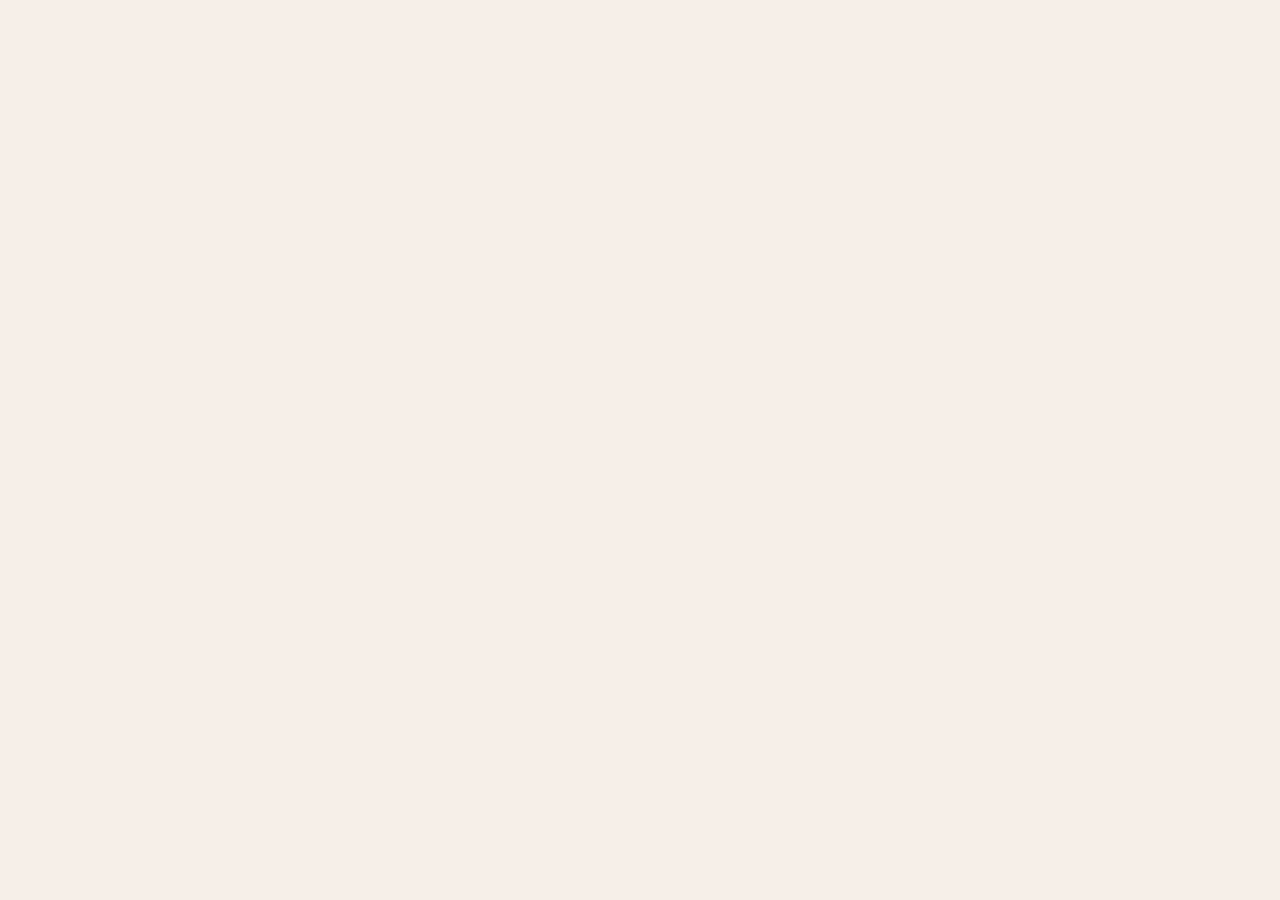
==== index.html @ c6fadb96 "Base du dépôt : routeur, tests sous Node, jetons de la DA, licences Modules repris de geo-train (dom" ====
<!doctype html>
<html lang="fr">
  <head>
    <meta charset="utf-8" />
    <meta
      name="viewport"
      content="width=device-width, initial-scale=1, interactive-widget=resizes-content"
    />
    <title>Le cou de grâce</title>
    <link rel="stylesheet" href="./styles/base.css" />
  </head>
  <body>
    <main id="app"></main>

    <script type="module" src="./src/main.js"></script>
  </body>
</html>
---- styles/base.css ----
:root {
  color-scheme: light dark;

  --nuit: light-dark(#f6efe8, #14090c);
  --velours: light-dark(#fffaf5, #22121a);
  --velours-enfonce: light-dark(#ece0d6, #0d0507);
  --filet: light-dark(#c9b3a8, #4a2a33);
  --encre: light-dark(#2a0f14, #f2e6dc);
  --encre-pale: light-dark(#6e4a4f, #b9a39a);
  --sang: light-dark(#9e1622, #e0525c);
  --sang-ink: light-dark(#fffaf5, #14090c);
  --poche: light-dark(#b3121f, #c21d2b);
  --or: light-dark(#8a6416, #e3b55b);

  --police-titre: 'Bodoni 72', Didot, 'Bodoni MT', 'Iowan Old Style', Georgia, serif;
  --police-texte: 'Iowan Old Style', 'Palatino Linotype', Palatino, 'Book Antiqua', Georgia, ui-serif, serif;
}

html {
  background: var(--nuit);
  color: var(--encre);
}

body {
  margin: 0;
  min-height: 100dvh;
  background: var(--nuit);
  color: var(--encre);
  font-family: var(--police-texte);
  font-size: 1rem;
}
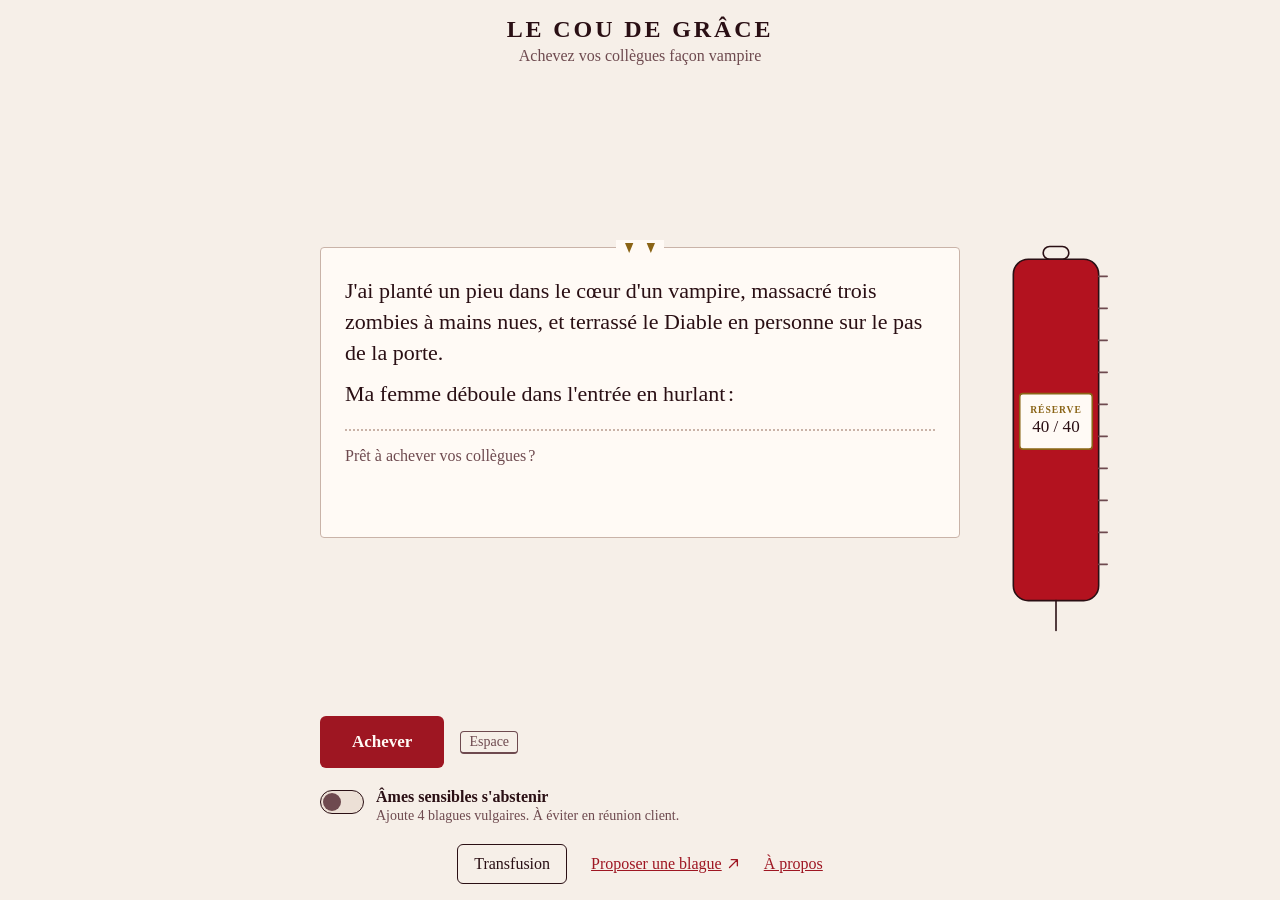
==== commit e58c62c0: "Écran principal : blague, chute, poche de sang, interrupteur Une seule action à la barre d'espace ré" ====
--- a/index.html
+++ b/index.html
@@ -8,6 +8,9 @@
     />
     <title>Le cou de grâce</title>
     <link rel="stylesheet" href="./styles/base.css" />
+    <link rel="stylesheet" href="./styles/layout.css" />
+    <link rel="stylesheet" href="./styles/components.css" />
+    <link rel="stylesheet" href="./styles/screens/joke.css" />
   </head>
   <body>
     <main id="app"></main>
--- a/styles/layout.css
+++ b/styles/layout.css
@@ -0,0 +1,22 @@
+*,
+*::before,
+*::after {
+  box-sizing: border-box;
+}
+
+:focus-visible {
+  outline: 2px solid var(--or);
+  outline-offset: 2px;
+}
+
+#app {
+  display: block;
+}
+
+a {
+  color: var(--sang);
+}
+
+p {
+  margin: 0;
+}
--- a/styles/components.css
+++ b/styles/components.css
@@ -0,0 +1,218 @@
+.bouton {
+  display: inline-flex;
+  align-items: center;
+  justify-content: center;
+  height: 3.25rem;
+  padding: 0 2rem;
+  border: 0;
+  border-radius: 6px;
+  background: var(--sang);
+  color: var(--sang-ink);
+  font: inherit;
+  font-weight: 700;
+  font-size: 1.0625rem;
+  cursor: pointer;
+}
+
+.bouton-secondaire {
+  height: 2.5rem;
+  padding: 0 1rem;
+  border: 1.5px solid var(--encre);
+  border-radius: 6px;
+  background: transparent;
+  color: var(--encre);
+  font: inherit;
+  cursor: pointer;
+}
+
+.cartouche {
+  display: inline-block;
+  padding: 0.125rem 0.5rem;
+  border: 1px solid var(--encre-pale);
+  border-bottom-width: 2px;
+  border-radius: 4px;
+  color: var(--encre-pale);
+  font: inherit;
+  font-size: 0.875rem;
+}
+
+.lien {
+  display: inline-flex;
+  align-items: center;
+  gap: 0.25rem;
+  color: var(--sang);
+}
+
+.icone {
+  width: 0.875rem;
+  height: 0.875rem;
+  fill: none;
+  stroke: currentColor;
+  stroke-width: 1.5;
+  stroke-linecap: round;
+  stroke-linejoin: round;
+}
+
+.interrupteur {
+  display: flex;
+  align-items: flex-start;
+  gap: 0.75rem;
+  padding: 0.25rem 0;
+  border: 0;
+  background: transparent;
+  color: var(--encre);
+  font: inherit;
+  text-align: left;
+  cursor: pointer;
+}
+
+.interrupteur__piste {
+  flex: none;
+  width: 2.75rem;
+  height: 1.5rem;
+  margin-top: 0.125rem;
+  padding: 2px;
+  border: 1.5px solid var(--encre);
+  border-radius: 999px;
+  background: var(--velours-enfonce);
+  transition: background-color 150ms;
+}
+
+.interrupteur__pouce {
+  width: 1.125rem;
+  height: 1.125rem;
+  border-radius: 50%;
+  background: var(--encre-pale);
+  transition: transform 150ms, background-color 150ms;
+}
+
+.interrupteur[aria-checked='true'] .interrupteur__piste {
+  background: var(--sang);
+}
+
+.interrupteur[aria-checked='true'] .interrupteur__pouce {
+  background: var(--sang-ink);
+  transform: translateX(1.25rem);
+}
+
+.interrupteur__textes {
+  display: flex;
+  flex-direction: column;
+  gap: 0.125rem;
+}
+
+.interrupteur__libelle {
+  font-weight: 700;
+}
+
+.interrupteur__note {
+  color: var(--encre-pale);
+  font-size: 0.875rem;
+}
+
+.jauge {
+  width: 8rem;
+}
+
+.jauge__poche {
+  display: block;
+  width: 8rem;
+  height: 60vh;
+  overflow: visible;
+}
+
+.jauge__vide {
+  fill: var(--velours-enfonce);
+}
+
+.jauge__sang {
+  fill: var(--poche);
+  transition: transform 400ms ease-in-out;
+}
+
+.jauge__contour {
+  fill: none;
+  stroke: var(--encre);
+  stroke-width: 1.5;
+  stroke-linecap: round;
+}
+
+.jauge__graduation {
+  stroke: var(--encre-pale);
+  stroke-width: 1.5;
+  stroke-linecap: round;
+}
+
+.jauge__etiquette {
+  fill: var(--velours);
+  stroke: var(--or);
+  stroke-width: 1.5;
+}
+
+.jauge__titre {
+  fill: var(--or);
+  font-family: var(--police-texte);
+  font-size: 9px;
+  font-weight: 700;
+  letter-spacing: 0.1em;
+}
+
+.jauge__nombre {
+  fill: var(--encre);
+  font-family: var(--police-texte);
+  font-size: 16px;
+  font-variant-numeric: tabular-nums lining-nums;
+}
+
+.jauge__goutte {
+  fill: var(--poche);
+  opacity: 0;
+}
+
+.jauge__horizontale {
+  display: none;
+}
+
+.jauge__texte {
+  color: var(--encre-pale);
+  font-size: 0.875rem;
+  font-variant-numeric: tabular-nums lining-nums;
+}
+
+.jauge__piste {
+  height: 0.5rem;
+  border-radius: 999px;
+  background: var(--velours-enfonce);
+  overflow: hidden;
+}
+
+.jauge__niveau {
+  height: 100%;
+  background: var(--poche);
+  transition: width 400ms ease-in-out;
+}
+
+@media (max-width: 899px) {
+  .jauge {
+    width: 100%;
+  }
+
+  .jauge__poche {
+    display: none;
+  }
+
+  .jauge__horizontale {
+    display: flex;
+    flex-direction: column;
+    gap: 0.25rem;
+  }
+}
+
+@media (prefers-reduced-motion: reduce) {
+  .jauge__sang,
+  .jauge__niveau,
+  .interrupteur__piste,
+  .interrupteur__pouce {
+    transition: none;
+  }
+}
--- a/styles/screens/joke.css
+++ b/styles/screens/joke.css
@@ -0,0 +1,222 @@
+.joke {
+  display: grid;
+  grid-template-columns: 1fr min(40rem, 100%) 1fr;
+  grid-template-rows: auto 1fr auto auto auto;
+  grid-template-areas:
+    '. entete .'
+    '. carte jauge'
+    '. actions jauge'
+    '. interrupteur jauge'
+    '. pied .';
+  column-gap: 2rem;
+  height: 100dvh;
+  padding: 1rem 1.5rem;
+}
+
+.entete {
+  grid-area: entete;
+  text-align: center;
+}
+
+.entete__nom {
+  margin: 0;
+  font-family: var(--police-titre);
+  font-size: 1.5rem;
+  font-weight: 700;
+  letter-spacing: 0.12em;
+  text-transform: uppercase;
+}
+
+.entete__devise {
+  margin-top: 0.25rem;
+  color: var(--encre-pale);
+}
+
+.joke > .carte {
+  grid-area: carte;
+}
+
+.joke > .actions {
+  grid-area: actions;
+}
+
+.joke > .interrupteur {
+  grid-area: interrupteur;
+}
+
+.joke > .jauge {
+  grid-area: jauge;
+  align-self: center;
+  justify-self: start;
+}
+
+.joke > .pied {
+  grid-area: pied;
+}
+
+.carte {
+  position: relative;
+  display: flex;
+  flex-direction: column;
+  align-self: center;
+  min-height: 0;
+  max-height: 100%;
+  margin: 1.25rem 0 1rem;
+  border: 1px solid var(--filet);
+  border-radius: 4px;
+  background: var(--velours);
+}
+
+.carte__ornement {
+  position: absolute;
+  top: -0.5rem;
+  left: 50%;
+  width: 3rem;
+  height: 1rem;
+  padding: 0 0.25rem;
+  transform: translateX(-50%);
+  background: var(--velours);
+  fill: var(--or);
+}
+
+.carte__contenu {
+  flex: 1;
+  min-height: 0;
+  overflow-y: auto;
+  padding: 1.75rem 1.5rem 1.5rem;
+}
+
+.amorce {
+  display: flex;
+  flex-direction: column;
+  gap: 0.625rem;
+  font-size: 1.375rem;
+  line-height: 1.4;
+}
+
+.chute {
+  display: grid;
+  margin-top: 1.25rem;
+}
+
+.chute > * {
+  grid-area: 1 / 1;
+}
+
+.chute__mesure {
+  visibility: hidden;
+}
+
+.chute__texte {
+  display: flex;
+  flex-direction: column;
+  gap: 0.5rem;
+  font-size: 1.625rem;
+  font-weight: 700;
+  line-height: 1.3;
+}
+
+.chute__revelee {
+  display: flex;
+  flex-direction: column;
+  gap: 0.75rem;
+}
+
+.chute__invite {
+  align-self: start;
+  padding-top: 1rem;
+  border-top: 2px dotted var(--filet);
+  color: var(--encre-pale);
+}
+
+.chute__revelee .replique__tiret {
+  color: var(--sang);
+}
+
+.source {
+  color: var(--encre-pale);
+  font-size: 0.875rem;
+}
+
+.vide {
+  padding: 2rem 0;
+  font-family: var(--police-titre);
+  font-size: 2.25rem;
+  text-align: center;
+}
+
+.actions {
+  display: flex;
+  align-items: center;
+  gap: 1rem;
+  margin-bottom: 1rem;
+}
+
+.actions[hidden] {
+  display: none;
+}
+
+.pied {
+  display: flex;
+  flex-wrap: wrap;
+  align-items: center;
+  justify-content: center;
+  gap: 0.75rem 1.5rem;
+  padding-top: 1rem;
+}
+
+@media (max-width: 899px) {
+  .joke {
+    grid-template-columns: 100%;
+    grid-template-rows: auto auto 1fr auto auto;
+    grid-template-areas:
+      'entete'
+      'jauge'
+      'carte'
+      'interrupteur'
+      'pied';
+    padding: 0.75rem 1rem 5.5rem;
+  }
+
+  .joke > .jauge {
+    justify-self: stretch;
+    margin-top: 0.75rem;
+  }
+
+  .carte {
+    align-self: start;
+  }
+
+  .pied {
+    gap: 0.5rem 1rem;
+  }
+
+  .amorce {
+    font-size: 1.125rem;
+  }
+
+  .chute__texte {
+    font-size: 1.25rem;
+  }
+
+  .vide {
+    font-size: 1.75rem;
+  }
+
+  .actions {
+    position: fixed;
+    inset: auto 0 0 0;
+    margin: 0;
+    padding: 0.75rem 1rem;
+    background: var(--nuit);
+    border-top: 1px solid var(--filet);
+  }
+
+  .actions .bouton {
+    flex: 1;
+  }
+
+  .cartouche {
+    display: none;
+  }
+}
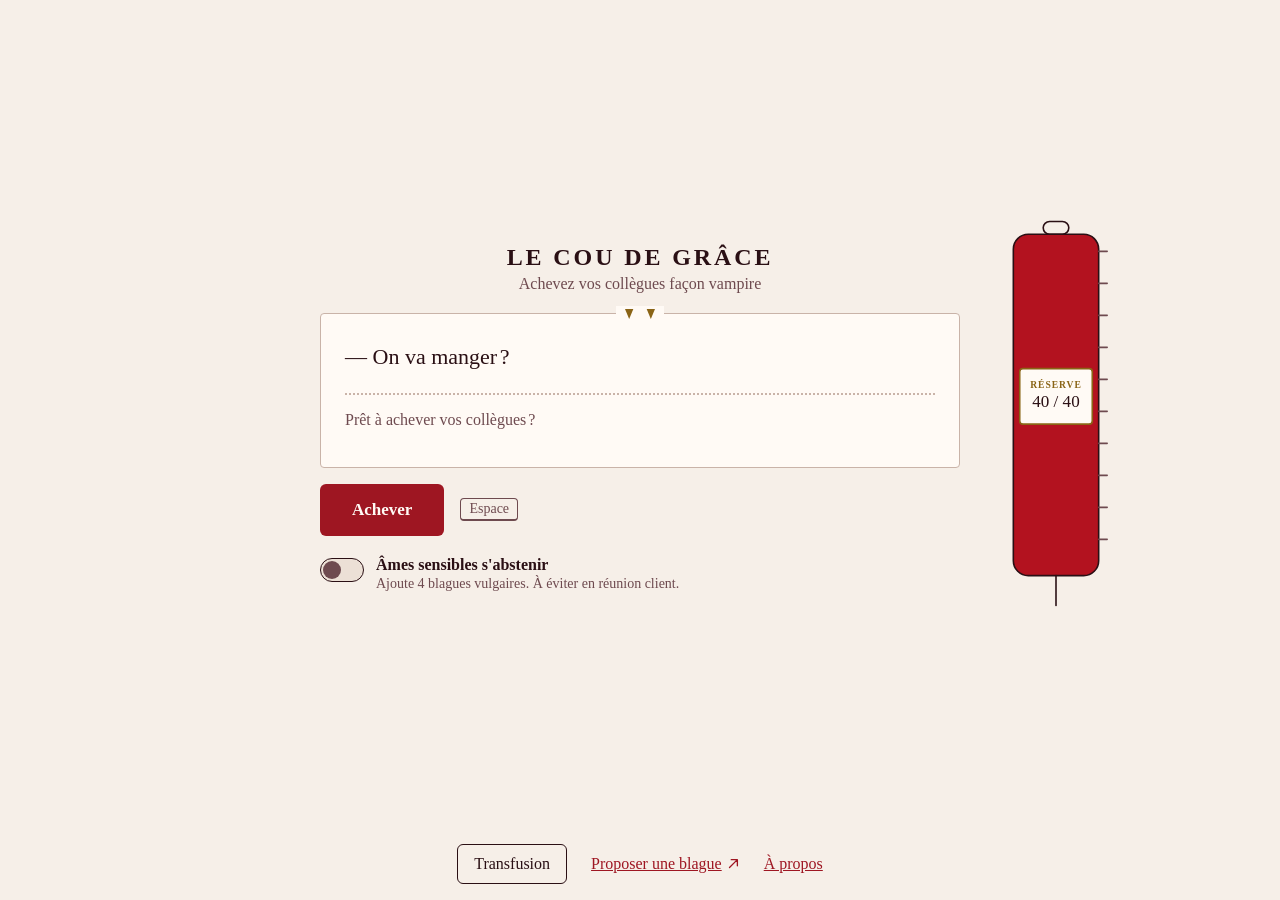
==== commit 07b48e78: "Épuisement, transfusion, À propos, bandeau de stockage, icônes Quand la réserve est vide, un message" ====
--- a/index.html
+++ b/index.html
@@ -7,10 +7,13 @@
       content="width=device-width, initial-scale=1, interactive-widget=resizes-content"
     />
     <title>Le cou de grâce</title>
+    <link rel="icon" href="./favicon.svg" type="image/svg+xml" />
+    <link rel="apple-touch-icon" href="./apple-touch-icon.png" />
     <link rel="stylesheet" href="./styles/base.css" />
     <link rel="stylesheet" href="./styles/layout.css" />
     <link rel="stylesheet" href="./styles/components.css" />
     <link rel="stylesheet" href="./styles/screens/joke.css" />
+    <link rel="stylesheet" href="./styles/screens/about.css" />
   </head>
   <body>
     <main id="app"></main>
--- a/styles/layout.css
+++ b/styles/layout.css
@@ -20,3 +20,49 @@
 p {
   margin: 0;
 }
+
+body {
+  display: flex;
+  flex-direction: column;
+}
+
+body:has(.joke) {
+  height: 100dvh;
+}
+
+#app {
+  flex: 1;
+  min-height: 0;
+}
+
+.bandeau {
+  flex: none;
+  padding: 0.5rem 1rem;
+  border-bottom: 1px solid var(--or);
+  background: var(--velours);
+  color: var(--encre);
+  font-size: 0.875rem;
+  text-align: center;
+}
+
+.bandeau[hidden] {
+  display: none;
+}
+
+.entete {
+  text-align: center;
+}
+
+.entete__nom {
+  margin: 0;
+  font-family: var(--police-titre);
+  font-size: 1.5rem;
+  font-weight: 700;
+  letter-spacing: 0.12em;
+  text-transform: uppercase;
+}
+
+.entete__devise {
+  margin-top: 0.25rem;
+  color: var(--encre-pale);
+}
--- a/styles/components.css
+++ b/styles/components.css
@@ -192,6 +192,14 @@
   transition: width 400ms ease-in-out;
 }
 
+.jauge--remplissage .jauge__sang {
+  transition-duration: 700ms;
+}
+
+.jauge--remplissage .jauge__niveau {
+  transition-duration: 700ms;
+}
+
 @media (max-width: 899px) {
   .jauge {
     width: 100%;
--- a/styles/screens/joke.css
+++ b/styles/screens/joke.css
@@ -1,66 +1,39 @@
 .joke {
   display: grid;
+  grid-template-rows: minmax(0, 1fr) auto;
+  height: 100%;
+  padding: 1rem 1.5rem;
+}
+
+.centre {
+  display: grid;
   grid-template-columns: 1fr min(40rem, 100%) 1fr;
-  grid-template-rows: auto 1fr auto auto auto;
-  grid-template-areas:
-    '. entete .'
-    '. carte jauge'
-    '. actions jauge'
-    '. interrupteur jauge'
-    '. pied .';
   column-gap: 2rem;
-  height: 100dvh;
-  padding: 1rem 1.5rem;
-}
-
-.entete {
-  grid-area: entete;
-  text-align: center;
-}
-
-.entete__nom {
-  margin: 0;
-  font-family: var(--police-titre);
-  font-size: 1.5rem;
-  font-weight: 700;
-  letter-spacing: 0.12em;
-  text-transform: uppercase;
-}
-
-.entete__devise {
-  margin-top: 0.25rem;
-  color: var(--encre-pale);
-}
-
-.joke > .carte {
-  grid-area: carte;
-}
-
-.joke > .actions {
-  grid-area: actions;
-}
-
-.joke > .interrupteur {
-  grid-area: interrupteur;
-}
-
-.joke > .jauge {
-  grid-area: jauge;
+  align-items: center;
   align-self: center;
+  max-height: 100%;
+  min-height: 0;
+}
+
+.bloc {
+  display: flex;
+  flex-direction: column;
+  grid-column: 2;
+  max-height: 100%;
+  min-height: 0;
+}
+
+.centre > .jauge {
+  grid-column: 3;
   justify-self: start;
-}
-
-.joke > .pied {
-  grid-area: pied;
 }
 
 .carte {
   position: relative;
   display: flex;
-  flex-direction: column;
-  align-self: center;
-  min-height: 0;
-  max-height: 100%;
+  flex: 0 1 auto;
+  flex-direction: column;
+  min-height: 0;
   margin: 1.25rem 0 1rem;
   border: 1px solid var(--filet);
   border-radius: 4px;
@@ -138,11 +111,68 @@
   font-size: 0.875rem;
 }
 
-.vide {
-  padding: 2rem 0;
+.epuise {
+  display: flex;
+  flex-direction: column;
+  align-items: center;
+  gap: 1rem;
+  text-align: center;
+}
+
+.poche-vide {
+  width: 5rem;
+  height: 15rem;
+  overflow: visible;
+}
+
+.epuise__message {
   font-family: var(--police-titre);
   font-size: 2.25rem;
-  text-align: center;
+  line-height: 1.2;
+}
+
+.epuise__trash {
+  margin-top: 0.5rem;
+  color: var(--encre-pale);
+}
+
+.epuise__actions {
+  display: flex;
+  flex-wrap: wrap;
+  align-items: center;
+  justify-content: center;
+  gap: 0.75rem 1.5rem;
+  margin-top: 0.5rem;
+}
+
+.interrupteur-emplacement:not(:empty) {
+  margin-bottom: 0.25rem;
+}
+
+.dialogue {
+  width: min(26rem, calc(100% - 2rem));
+  padding: 1.5rem;
+  border: 1px solid var(--filet);
+  border-radius: 4px;
+  background: var(--velours);
+  color: var(--encre);
+}
+
+.dialogue::backdrop {
+  background: color-mix(in srgb, var(--nuit) 80%, transparent);
+}
+
+.dialogue__titre {
+  margin: 0 0 0.75rem;
+  font-family: var(--police-titre);
+  font-size: 1.5rem;
+}
+
+.dialogue__actions {
+  display: flex;
+  flex-wrap: wrap;
+  gap: 0.75rem;
+  margin-top: 1.25rem;
 }
 
 .actions {
@@ -167,27 +197,36 @@
 
 @media (max-width: 899px) {
   .joke {
-    grid-template-columns: 100%;
-    grid-template-rows: auto auto 1fr auto auto;
-    grid-template-areas:
-      'entete'
-      'jauge'
-      'carte'
-      'interrupteur'
-      'pied';
+    display: flex;
+    flex-direction: column;
     padding: 0.75rem 1rem 5.5rem;
   }
 
-  .joke > .jauge {
-    justify-self: stretch;
+  .centre,
+  .bloc {
+    display: contents;
+  }
+
+  .joke .entete {
+    order: 1;
+  }
+
+  .centre > .jauge {
+    order: 2;
     margin-top: 0.75rem;
   }
 
   .carte {
-    align-self: start;
+    order: 3;
+    flex: 0 1 auto;
+  }
+
+  .interrupteur-emplacement {
+    order: 4;
   }
 
   .pied {
+    order: 5;
     gap: 0.5rem 1rem;
   }
 
@@ -199,7 +238,7 @@
     font-size: 1.25rem;
   }
 
-  .vide {
+  .epuise__message {
     font-size: 1.75rem;
   }
 
@@ -220,3 +259,10 @@
     display: none;
   }
 }
+
+@media (prefers-reduced-motion: reduce) {
+  .jauge--remplissage .jauge__sang,
+  .jauge--remplissage .jauge__niveau {
+    transition: none;
+  }
+}
--- a/styles/screens/about.css
+++ b/styles/screens/about.css
@@ -0,0 +1,35 @@
+.apropos {
+  width: min(40rem, 100%);
+  margin: 0 auto;
+  padding: 1.5rem 1.5rem 3rem;
+}
+
+.apropos__contenu {
+  display: flex;
+  flex-direction: column;
+  gap: 1.5rem;
+  margin-top: 2rem;
+  line-height: 1.5;
+}
+
+.apropos__section {
+  display: flex;
+  flex-direction: column;
+  gap: 0.5rem;
+}
+
+.apropos__section h2 {
+  margin: 0;
+  font-family: var(--police-titre);
+  font-size: 1.375rem;
+}
+
+.apropos__liens,
+.apropos__sources {
+  margin: 0;
+  padding-left: 1.25rem;
+}
+
+.apropos__retour {
+  align-self: flex-start;
+}
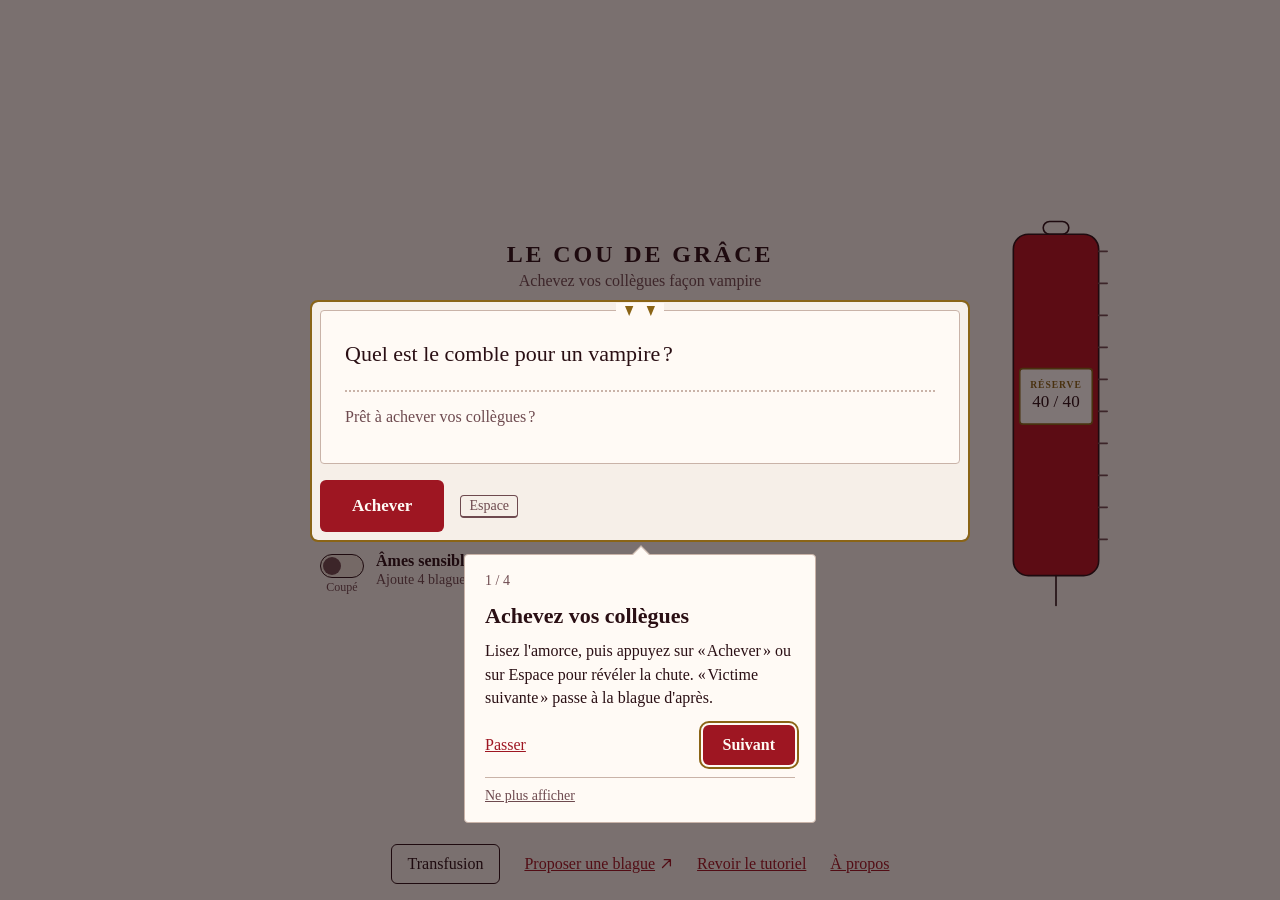
==== commit 35ed1eb2: "Tutoriel en visite guidée Quatre bulles désignent la carte, la poche de sang, l'interrupteur et la t" ====
--- a/index.html
+++ b/index.html
@@ -14,6 +14,7 @@
     <link rel="stylesheet" href="./styles/components.css" />
     <link rel="stylesheet" href="./styles/screens/joke.css" />
     <link rel="stylesheet" href="./styles/screens/about.css" />
+    <link rel="stylesheet" href="./styles/tour.css" />
   </head>
   <body>
     <main id="app"></main>
--- a/styles/base.css
+++ b/styles/base.css
@@ -11,6 +11,7 @@
   --sang-ink: light-dark(#fffaf5, #14090c);
   --poche: light-dark(#b3121f, #c21d2b);
   --or: light-dark(#8a6416, #e3b55b);
+  --voile: light-dark(rgb(20 9 12 / 0.55), rgb(0 0 0 / 0.65));
 
   --police-titre: 'Bodoni 72', Didot, 'Bodoni MT', 'Iowan Old Style', Georgia, serif;
   --police-texte: 'Iowan Old Style', 'Palatino Linotype', Palatino, 'Book Antiqua', Georgia, ui-serif, serif;
--- a/styles/components.css
+++ b/styles/components.css
@@ -66,6 +66,19 @@
   cursor: pointer;
 }
 
+.interrupteur__controle {
+  display: flex;
+  flex: none;
+  flex-direction: column;
+  align-items: center;
+  gap: 0.125rem;
+}
+
+.interrupteur__etat {
+  color: var(--encre-pale);
+  font-size: 0.75rem;
+}
+
 .interrupteur__piste {
   flex: none;
   width: 2.75rem;
--- a/styles/tour.css
+++ b/styles/tour.css
@@ -0,0 +1,127 @@
+.bouton-lien {
+  padding: 0;
+  border: 0;
+  background: transparent;
+  color: var(--sang);
+  font: inherit;
+  text-decoration: underline;
+  cursor: pointer;
+}
+
+.bouton-lien--pale {
+  color: var(--encre-pale);
+}
+
+.tour {
+  position: fixed;
+  inset: 0;
+  width: 100%;
+  max-width: none;
+  height: 100%;
+  max-height: none;
+  margin: 0;
+  padding: 0;
+  border: 0;
+  background: transparent;
+  color: var(--encre);
+  overflow: hidden;
+}
+
+.tour::backdrop {
+  background: transparent;
+}
+
+.tour__voile {
+  position: fixed;
+  border-radius: 6px;
+  outline: 2px solid var(--or);
+  box-shadow: 0 0 0 100vmax var(--voile);
+  pointer-events: none;
+  transition: left 200ms, top 200ms, width 200ms, height 200ms;
+}
+
+.tour__bulle {
+  position: fixed;
+  display: flex;
+  flex-direction: column;
+  gap: 0.5rem;
+  width: min(22rem, calc(100% - 2rem));
+  padding: 1rem 1.25rem;
+  border: 1px solid var(--filet);
+  border-radius: 4px;
+  background: var(--velours);
+  line-height: 1.45;
+}
+
+.tour__compteur {
+  color: var(--encre-pale);
+  font-size: 0.875rem;
+  font-variant-numeric: tabular-nums lining-nums;
+}
+
+.tour__titre {
+  margin: 0;
+  font-family: var(--police-titre);
+  font-size: 1.375rem;
+}
+
+.tour__actions {
+  display: flex;
+  flex-wrap: wrap;
+  align-items: center;
+  gap: 0.5rem 0.75rem;
+  margin-top: 0.5rem;
+}
+
+.tour__actions .tour__suivant {
+  height: 2.5rem;
+  margin-left: auto;
+  padding: 0 1.25rem;
+  font-size: 1rem;
+}
+
+.tour__pied {
+  margin-top: 0.25rem;
+  padding-top: 0.5rem;
+  border-top: 1px solid var(--filet);
+  font-size: 0.875rem;
+}
+
+.tour__fleche {
+  position: absolute;
+  width: 12px;
+  height: 12px;
+  border: 1px solid var(--filet);
+  background: var(--velours);
+  transform: rotate(45deg);
+}
+
+.tour__bulle[data-side='below'] .tour__fleche {
+  top: -7px;
+  border-right: 0;
+  border-bottom: 0;
+}
+
+.tour__bulle[data-side='above'] .tour__fleche {
+  bottom: -7px;
+  border-top: 0;
+  border-left: 0;
+}
+
+.tour__bulle[data-side='left'] .tour__fleche {
+  right: -7px;
+  border-bottom: 0;
+  border-left: 0;
+}
+
+.tour__bulle[data-side='right'] .tour__fleche {
+  left: -7px;
+  border-top: 0;
+  border-right: 0;
+}
+
+@media (prefers-reduced-motion: reduce) {
+  .tour__voile {
+    transition: none;
+  }
+}
